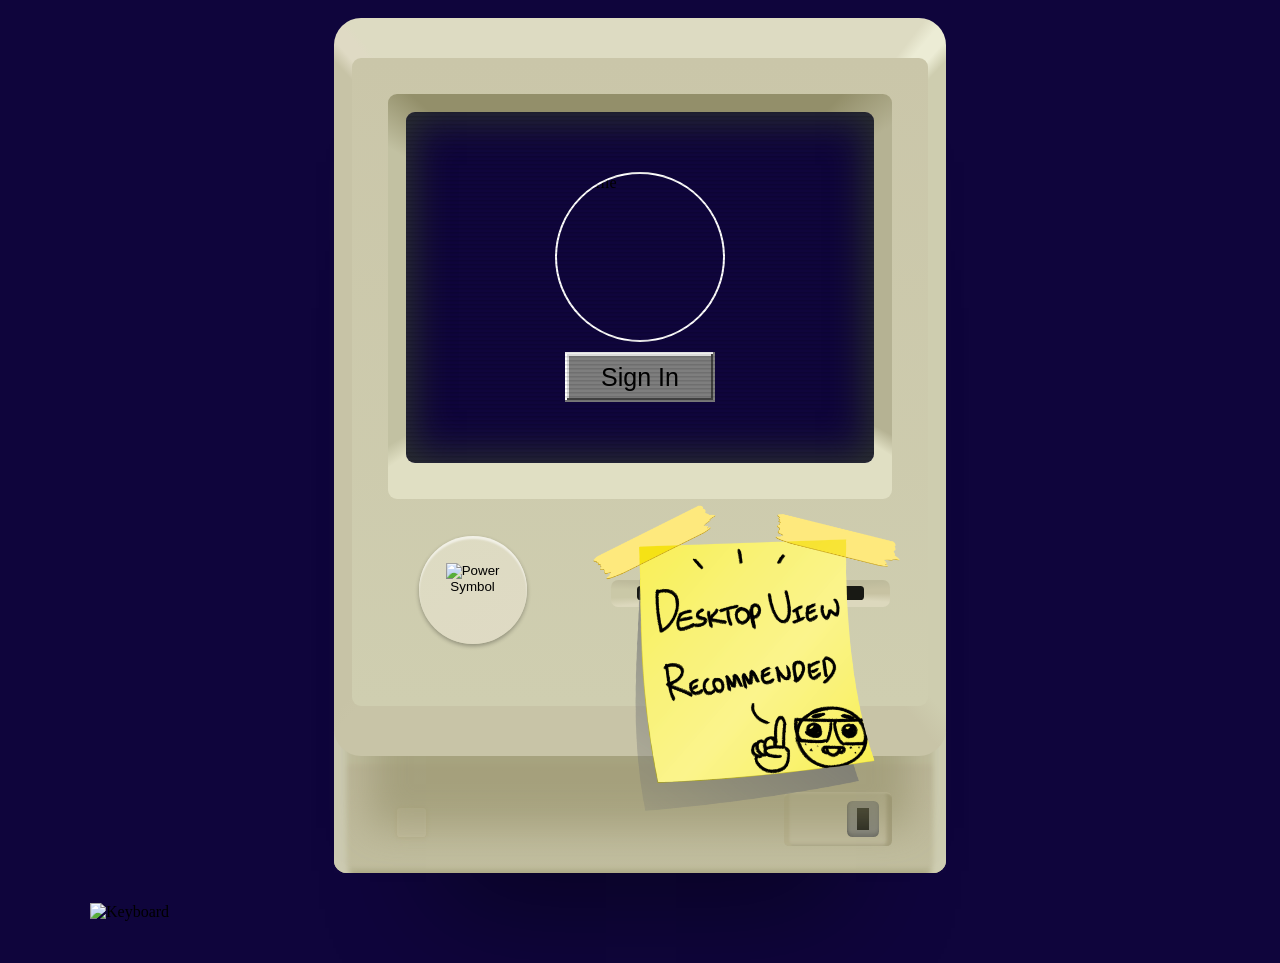
==== index.html @ e6f35879 "stikynote updsate" ====
<!DOCTYPE html>
<html lang="en">
<head>
  <!-- Favicon -->
  <link rel="icon" type="image/webp" sizes="32x32" href="assets/cat-1.webp">
  <link rel="shortcut icon" href="assets/cat-1.webp" type="image/x-icon">
  <meta charset="UTF-8">
  <meta name="viewport" content="width=device-width, initial-scale=1.0, maximum-scale=1.0, user-scalable=no">
  <title>Zen's PC</title>
  <link rel="stylesheet" href="index.css">
  <link href="https://fonts.googleapis.com/css2?family=Roboto&display=swap" rel="stylesheet">
</head>
<body>
  <div class="macintosh" aria-label="machitosh">
    <div class="monitor">
      <!-- sticky note pinned to monitor -->
      <img src="assets/stickynote-1.webp" class="warning" alt="warning">
      <div class="monitor-inner">
        <div class="screen-cutout">
          <div class="screen">
            <div class="screen-display">
              <div class="screen-display">
                <img src="assets/head_spin_glasses-2.gif" alt="Profile" class="profile-pic">
                <a href="computer">
                  <button class="signin-btn">Sign In</button>
                </a>
              </div>
            </div>
            <div class="screen-off" id="screenOff"></div>
          </div>
        </div>
        <div class="button">
          <button class="power-btn active" id="powerButton">
            <img src="assets/power_active.webp" alt="Power Symbol" class="power-symbol">
          </button>
        </div>
        <div class="opening">
          <div class="opening-inner"></div>
        </div>
      </div>
    </div>
    <div class="foot">
      <div class="inset"></div>
      <div class="cable-container">
        <div class="cable-hole"></div>
      </div>
    </div>
  </div>
<div class="keyboard-wrapper">
  <div class="keyboard">
    <img src="assets/keyboard-1.webp" alt="Keyboard">
  </div>
</div>
  <script src="index.js"></script>
</body>
</html>
---- index.css ----
* {
  padding: 0;
  margin: 0;
  box-sizing: border-box;
}

body {
  background-color: #0f053c;
  background-image: url(assets/space4.gif);
  min-height: 100vh;
  display: grid;
  place-items: center;
  overflow-x: hidden;
}

.macintosh {
  --size: 1.8; /* default */
  width: calc(340px * var(--size));
  height: calc(475px * var(--size));
  margin: 2vh 10vw 10vh 10vw; 
  position: relative;
  box-shadow: 0 calc(80px * var(--size)) calc(60px * var(--size))
    calc(-60px * var(--size)) rgba(0, 0, 0, 0.4);
}

@media (max-width: 700px) {
  .macintosh {
    --size: 1.5;
  }
}

@media (max-width: 570px) {
  .macintosh {
    --size: 1.2;
    margin-inline: 2vw;
  }
}

@media (max-width: 415px) {
  .macintosh {
    --size: 1;
  }
}

@media (max-width: 377px) {
  .macintosh {
    --size: 0.95;
  }
}
@media (max-width: 300px) {
  .warning {
    display: none;
  }
}

.monitor {
  z-index: 2;
  display: block;
  width: 100%;
  max-width: 100vw;
  height: calc(410px * var(--size));
  border-radius: calc(15px * var(--size));
  background-color: #dddbc2;
  position: absolute;
  background-image: linear-gradient(#dddbc2, #dfdac4);
  background-image: conic-gradient(
    #dddbc2 0 10.5%,
    #ececd5 11% 11.5%,
    #cecdaf 12% 38%,
    #c8c4a7 39% 61.5%,
    #c7c3a6 62% 88%,
    #dfdac4 88.5% 89%,
    #dddbc2 89.25%
  );
  box-shadow: 0 calc(60px * var(--size)) calc(20px * var(--size))
    calc(-20px * var(--size)) rgba(142, 137, 97, 0.5);
}
.warning {
  width: 50%;
  position: absolute;
  bottom: -7%;
  right: 7%;
  z-index: 1;
  transform: rotate(-2deg);
}
.monitor-inner {
  display: block;
  width: calc(320px * var(--size));
  height: calc(360px * var(--size));
  background-image: linear-gradient(#cac6a9, #cfceb0);
  margin: auto;
  position: absolute;
  top: calc(22px * var(--size));
  left: 0;
  right: 0;
  border-radius: calc(5px * var(--size));
}

.screen-cutout {
  display: block;
  width: calc(280px * var(--size));
  height: calc(225px * var(--size));
  background-color: #dddbc2;
  margin: auto;
  position: absolute;
  left: 0;
  right: 0;
  top: calc(20px * var(--size));
  border-radius: calc(5px * var(--size));
  background-image: conic-gradient(
    #938f6a 12.5%,
    #b5b293 15.5% 33%,
    #e0dfc3 34% 65.5%,
    #c2c1a2 66.5% 83.5%,
    #938f6a 86.5%
  );
}

.screen {
  display: block;
  width: calc(260px * var(--size));
  height: calc(195px * var(--size));
  background-color: #0f053c;
  background-image: url(assets/space4.gif);
  margin: auto;
  position: absolute;
  top: calc(10px * var(--size));
  left: 0;
  right: 0;
  border-radius: calc(5px * var(--size));
  box-shadow: 0 0 calc(20px * var(--size)) calc(5px * var(--size)) #2b3030 inset;
  overflow: hidden; /* so child layers stay inside */
}
.screen-display {
  display: flex;
  flex-direction: column; /* stack elements vertically */
  align-items: center;    /* center horizontally */
  justify-content: center;/* center vertically in screen */
  height: 100%;
  gap: 10px;              /* space between picture and button */
}

.signin-btn {
  width: 150px;
  height: 50px;  
  color: rgb(0, 0, 0);
  background: #7e7e7e;
  border: none;
  box-shadow: inset -2px -2px #808080, inset 2px 2px #fff,
   inset -4px -4px #404040, inset 4px 4px #dcdcdc;
  cursor: pointer;
  font-size: 25px;
 
  font-family: "san-serif", sans-serif;
}

.profile-pic {
  width: 170px;
  height: 170px;
  border-radius: 50%;     /* circular */
  object-fit: cover;      /* fill circle */
  border: 2px solid #ffffff; 
  background-image: url(assets/space5.gif);
}

@media (max-width: 415px) {
  .signin-btn {
    width: 120px;        /* smaller width */
    height: 40px;        /* smaller height */
    font-size: 20px;     /* adjust text size */
  }

  .profile-pic {
    width: 120px;        /* smaller circle */
    height: 120px;
  }
}



.signin-btn:hover {
  color:#ffffff;
  box-shadow: inset -1px -1px #808080, inset 1px 1px #ffffff,
    inset -3px -3px #404040, inset 3px 3px #dcdcdc;
}

.screen::before {
  content: "";
  position: absolute;
  top: 0;
  left: 0;
  width: 100%;
  height: 100%;
  pointer-events: none;
  background: linear-gradient(
    to bottom,
    rgba(0, 0, 0, 0.12) 0px,
    rgba(0, 0, 0, 0.12) 1px,
    transparent 2px,
    transparent 4px
  );
  background-size: 100% 4px;
  z-index: 3;
}

.screen-off {
  position: absolute;
  top: 0;
  left: 0;
  width: 100%;
  height: 100%;
  background: #292929; /* dark screen */
  display: flex;
  align-items: center;
  justify-content: center;
  font-family: monospace;
  font-size: calc(14px * var(--size));
  color: #707070;
  z-index: 2;
  opacity: 0;
  pointer-events: none;
  transition: opacity 0s linear;
}

.screen-off.active {
  opacity: 1;
  transition: opacity 0.1s ease;
  pointer-events: all;
}

.screen-off::after {
  content: "POWER OFF";
}

.button {
  position: absolute;
  left: calc(37px * var(--size));
  bottom: calc(34px * var(--size));
  width: calc(60px * var(--size)); /* size of the button */
  height: calc(60px * var(--size));
}

.power-btn {
  width: 100%;
  height: 100%;
  border-radius: 50%;
  border: none;
  background: linear-gradient(145deg, #dddbc2 0%, #dfdac4 100%);
  box-shadow: 0 2px 4px rgba(0, 0, 0, 0.3),
    inset 0 3px 2px rgba(255, 255, 255, 0.6);
  display: flex;
  align-items: center;
  justify-content: center;
  cursor: pointer;
  transition: all 0.05s ease-out;
  padding: 0;
}

.power-btn:hover {
  box-shadow: 0 calc(3px * var(--size)) calc(6px * var(--size))
      rgba(0, 0, 0, 0.4),
    inset 0 calc(2px * var(--size)) calc(3px * var(--size))
      rgba(255, 255, 255, 0.7);
}

.power-btn:active {
  background: linear-gradient(145deg, #b6b49f 0%, #dfdac4 100%);
  box-shadow: 0 calc(1px * var(--size)) calc(2px * var(--size))
      rgba(0, 0, 0, 0.2),
    inset 0 calc(2px * var(--size)) calc(1px * var(--size)) rgba(0, 0, 0, 0.2);
  transform: scale(0.95);
}

.power-symbol {
  width: 50%;
  height: 50%;
  object-fit: contain;
  pointer-events: none;
  transition: all 0.05s ease-out;
}
.opening {
  display: block;
  width: calc(155px * var(--size));
  height: calc(15px * var(--size));
  background-image: conic-gradient(
    #bebb9c 0% 23.5%,
    #c7c2a2 24.5% 25%,
    #dcd8bd 26% 73.5%,
    #cac8a7 74.5% 75.5%,
    #bebb9c 76.5%
  );
  position: absolute;
  bottom: calc(55px * var(--size));
  right: calc(21px * var(--size));
  border-radius: calc(4px * var(--size));
}

.opening-inner {
  display: block;
  width: calc(126px * var(--size));
  height: calc(8px * var(--size));
  background-color: #181914;
  border-radius: calc(2px * var(--size));
  margin: auto;
  position: absolute;
  left: 0;
  right: 0;
  top: calc(3.5px * var(--size));
}

.foot {
  display: block;
  width: 100%;
  height: calc(85px * var(--size));
  position: absolute;
  bottom: 0;
  left: 0;
  z-index: 1;
  border-radius: calc(7px * var(--size));
  background-image: linear-gradient(#bbb497, #c1be9f);
  box-shadow: calc(14px * var(--size)) 0 calc(3px * var(--size))
      calc(-7px * var(--size)) #cccab1 inset,
    calc(-14px * var(--size)) 0 calc(3px * var(--size)) calc(-7px * var(--size))
      #cecdb1 inset,
    0 calc(32px * var(--size)) calc(3px * var(--size)) calc(-7px * var(--size))
      #c1be9f inset,
    0 calc(-6px * var(--size)) calc(3px * var(--size)) calc(-4px * var(--size))
      #aeaa87 inset;
}

.inset {
  display: inline;
  width: calc(16px * var(--size));
  height: calc(16px * var(--size));
  background-color: #c3bea0;
  position: absolute;
  bottom: calc(20px * var(--size));
  left: calc(35px * var(--size));
  border-radius: calc(2px * var(--size));
  box-shadow: 0 0 calc(2px * var(--size)) #c9c3a3 inset,
    0 0 calc(2px * var(--size)) calc(1px * var(--size)) #bcb694;
}

.cable-container {
  display: block;
  width: calc(60px * var(--size));
  height: calc(30px * var(--size));
  background-color: #c3bea0;
  position: absolute;
  right: calc(30px * var(--size));
  bottom: calc(15px * var(--size));
  border-radius: calc(3px * var(--size));
  box-shadow: 0 calc(2px * var(--size)) calc(1px * var(--size))
      calc(-1px * var(--size)) #d0cbae inset,
    calc(4px * var(--size)) 0 calc(1px * var(--size)) calc(-1px * var(--size))
      #bab492 inset,
    calc(-5px * var(--size)) 0 calc(2px * var(--size)) calc(-2px * var(--size))
      #a8a281 inset,
    0 calc(-4px * var(--size)) calc(2px * var(--size)) calc(-3px * var(--size))
      #ada88b inset;
}

.cable-hole {
  display: block;
  width: calc(18px * var(--size));
  height: calc(20px * var(--size));
  background-color: #848580;
  position: absolute;
  top: calc(5px * var(--size));
  right: calc(7px * var(--size));
  border-radius: calc(3px * var(--size));
  box-shadow: 0 calc(-4px * var(--size)) calc(2px * var(--size))
      calc(-2px * var(--size)) rgba(25, 25, 25, 0.2) inset,
    calc(-2px * var(--size)) 0 calc(2px * var(--size)) calc(-2px * var(--size))
      rgba(25, 25, 25, 0.2) inset,
    calc(2px * var(--size)) 0 calc(2px * var(--size)) calc(-2px * var(--size))
      rgba(25, 25, 25, 0.5) inset;
  background-image: linear-gradient(
      #848580 20%,
      transparent 20% 80%,
      #848580 80%
    ),
    linear-gradient(90deg, transparent 30%, #181914 30% 70%, transparent 70%);
}

.keyboard-wrapper {
  position: absolute; /* make it attach relative to the Mac */
  left: 50%;
  transform: translateX(-50%);
  z-index: 999;
  --kb-bottom: -430px; 
}

.keyboard img {
  --kb-size: 1; /* default scale */
  width: calc(1100px * var(--kb-size));
  display: block;
  position: relative;
  bottom: var(--kb-bottom);
}

@media (max-width: 700px) {
  .keyboard img {
    --kb-size: 0.75;
    --kb-bottom: -350px;
  }
}

@media (max-width: 570px) {
  .keyboard img {
    --kb-size: 0.6;
    --kb-bottom: -270px;
  }
}

@media (max-width: 415px) {
  .keyboard img {
    --kb-size: 0.5;
    --kb-bottom: -220px;
  }
}

@media (max-width: 377px) {
  .keyboard img {
    --kb-size: 0.5;
    --kb-bottom: -200px;
  }
}

@media (max-width: 300px) {
  .keyboard img {
    display: none; /* optional: hide if too tiny */
  }
}
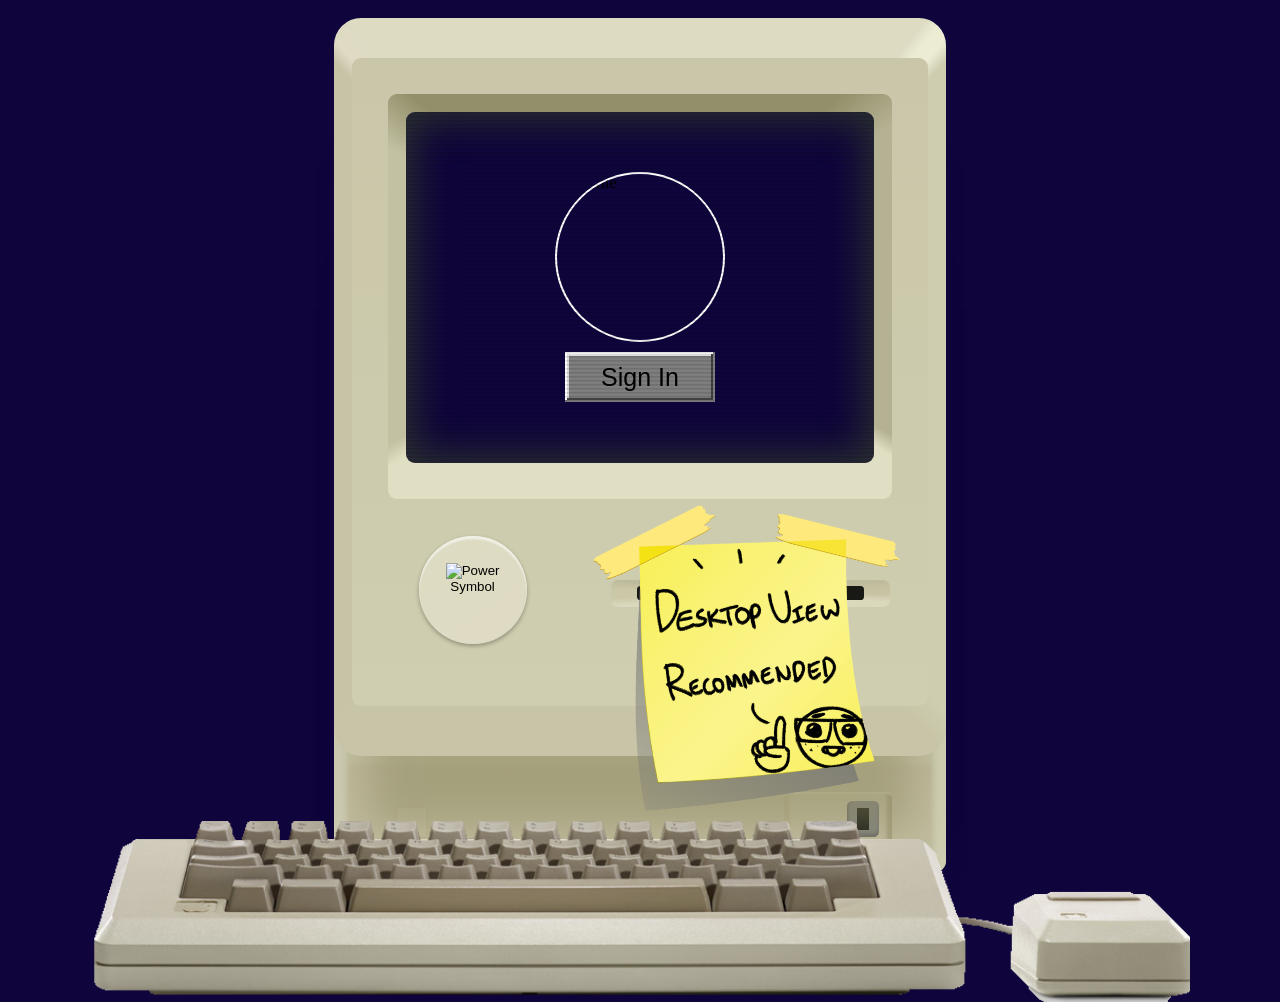
==== commit 6f29f113: "void update" ====
--- a/index.html
+++ b/index.html
@@ -1,3 +1,4 @@
+<!--Ladies and gentlemen we are floating in space -->
 <!DOCTYPE html>
 <html lang="en">
 <head>
@@ -13,7 +14,7 @@
 <body>
   <div class="macintosh" aria-label="machitosh">
     <div class="monitor">
-      <!-- sticky note pinned to monitor -->
+      <!-- sticky note to monitor -->
       <img src="assets/stickynote-1.webp" class="warning" alt="warning">
       <div class="monitor-inner">
         <div class="screen-cutout">
--- a/index.css
+++ b/index.css
@@ -229,7 +229,12 @@
 }
 
 .screen-off::after {
-  content: "POWER OFF";
+  content: "POWER OFF\A Updated 050326 ";
+  white-space: pre-line;
+  display: block;
+  margin-top: 8px;
+  line-height: 1.5;
+  text-align: center;
 }
 
 .button {
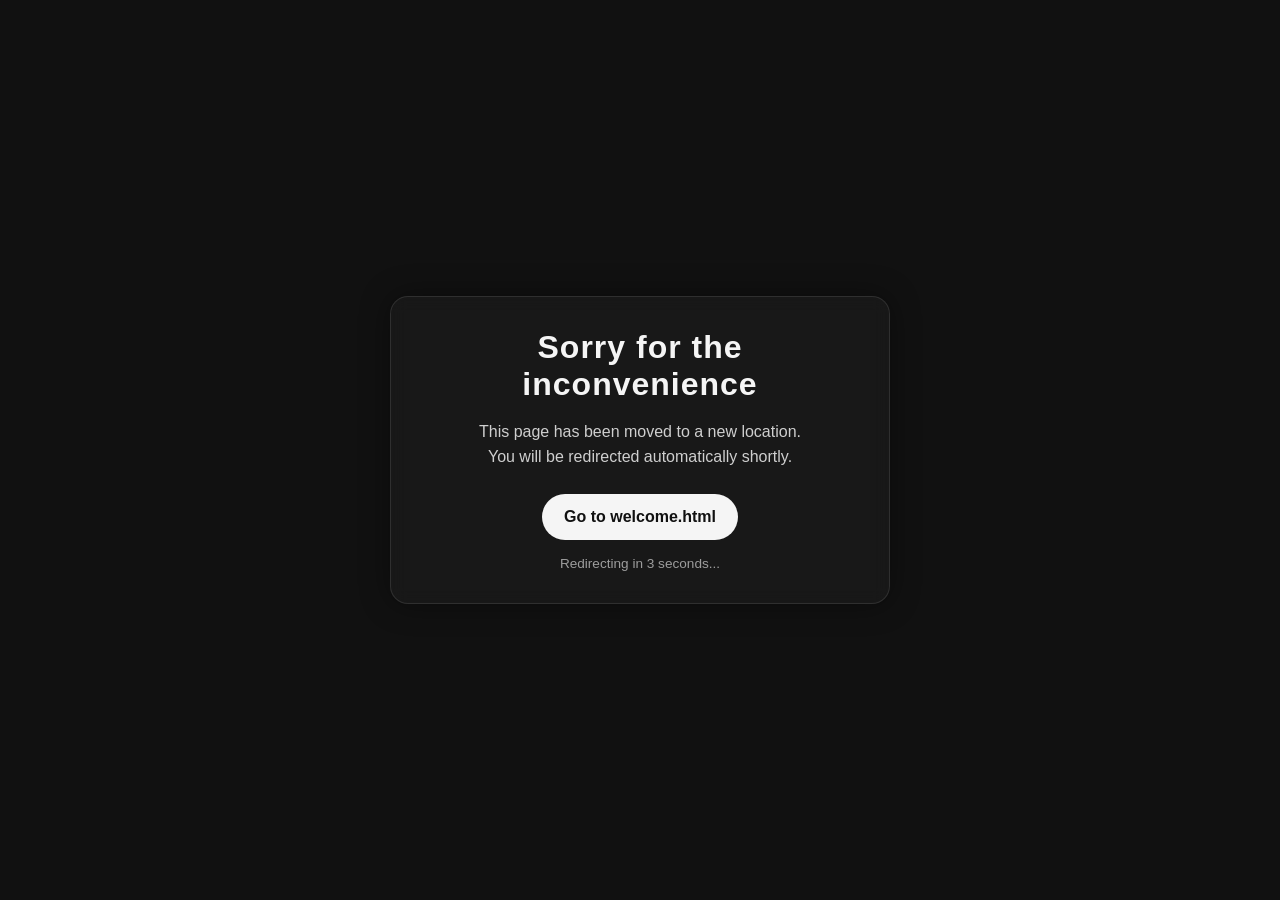
==== commit 0fbcc021: "index notice" ====
--- a/index.html
+++ b/index.html
@@ -1,57 +1,93 @@
-<!--Ladies and gentlemen we are floating in space -->
-<!DOCTYPE html>
-<html lang="en">
-<head>
-  <!-- Favicon -->
-  <link rel="icon" type="image/webp" sizes="32x32" href="assets/cat-1.webp">
-  <link rel="shortcut icon" href="assets/cat-1.webp" type="image/x-icon">
-  <meta charset="UTF-8">
-  <meta name="viewport" content="width=device-width, initial-scale=1.0, maximum-scale=1.0, user-scalable=no">
-  <title>Zen's PC</title>
-  <link rel="stylesheet" href="index.css">
-  <link href="https://fonts.googleapis.com/css2?family=Roboto&display=swap" rel="stylesheet">
-</head>
-<body>
-  <div class="macintosh" aria-label="machitosh">
-    <div class="monitor">
-      <!-- sticky note to monitor -->
-      <img src="assets/stickynote-1.webp" class="warning" alt="warning">
-      <div class="monitor-inner">
-        <div class="screen-cutout">
-          <div class="screen">
-            <div class="screen-display">
-              <div class="screen-display">
-                <img src="assets/head_spin_glasses-2.gif" alt="Profile" class="profile-pic">
-                <a href="computer">
-                  <button class="signin-btn">Sign In</button>
-                </a>
-              </div>
-            </div>
-            <div class="screen-off" id="screenOff"></div>
-          </div>
-        </div>
-        <div class="button">
-          <button class="power-btn active" id="powerButton">
-            <img src="assets/power_active.webp" alt="Power Symbol" class="power-symbol">
-          </button>
-        </div>
-        <div class="opening">
-          <div class="opening-inner"></div>
-        </div>
-      </div>
-    </div>
-    <div class="foot">
-      <div class="inset"></div>
-      <div class="cable-container">
-        <div class="cable-hole"></div>
-      </div>
-    </div>
-  </div>
-<div class="keyboard-wrapper">
-  <div class="keyboard">
-    <img src="assets/keyboard-1.webp" alt="Keyboard">
-  </div>
-</div>
-  <script src="index.js"></script>
-</body>
-</html>
+<!DOCTYPE html>
+<html lang="en">
+<head>
+  <meta charset="UTF-8" />
+  <meta name="viewport" content="width=device-width, initial-scale=1.0" />
+  <title>Page Moved</title>
+
+  <!-- Auto redirect after 3 seconds -->
+  <meta http-equiv="refresh" content="3; url=welcome" />
+
+  <style>
+    * {
+      margin: 0;
+      padding: 0;
+      box-sizing: border-box;
+    }
+
+    body {
+      height: 100vh;
+      display: flex;
+      justify-content: center;
+      align-items: center;
+      background: #111;
+      color: #f5f5f5;
+      font-family: Arial, Helvetica, sans-serif;
+      overflow: hidden;
+    }
+
+    .container {
+      text-align: center;
+      padding: 2rem;
+      max-width: 500px;
+      border: 1px solid rgba(255,255,255,0.1);
+      background: rgba(255,255,255,0.03);
+      backdrop-filter: blur(8px);
+      border-radius: 18px;
+      box-shadow: 0 0 30px rgba(0,0,0,0.4);
+    }
+
+    h1 {
+      font-size: 2rem;
+      margin-bottom: 1rem;
+      letter-spacing: 1px;
+    }
+
+    p {
+      color: #cfcfcf;
+      line-height: 1.6;
+      margin-bottom: 1.5rem;
+    }
+
+    a {
+      display: inline-block;
+      text-decoration: none;
+      color: #111;
+      background: #f5f5f5;
+      padding: 0.9rem 1.4rem;
+      border-radius: 999px;
+      font-weight: bold;
+      transition: 0.25s ease;
+    }
+
+    a:hover {
+      transform: translateY(-2px);
+      background: #ffffff;
+    }
+
+    .small {
+      margin-top: 1rem;
+      font-size: 0.85rem;
+      opacity: 0.6;
+    }
+  </style>
+</head>
+<body>
+
+  <div class="container">
+    <h1>Sorry for the inconvenience</h1>
+
+    <p>
+      This page has been moved to a new location.<br>
+      You will be redirected automatically shortly.
+    </p>
+
+    <a href="welcome">Go to welcome.html</a>
+
+    <div class="small">
+      Redirecting in 3 seconds...
+    </div>
+  </div>
+
+</body>
+</html>
